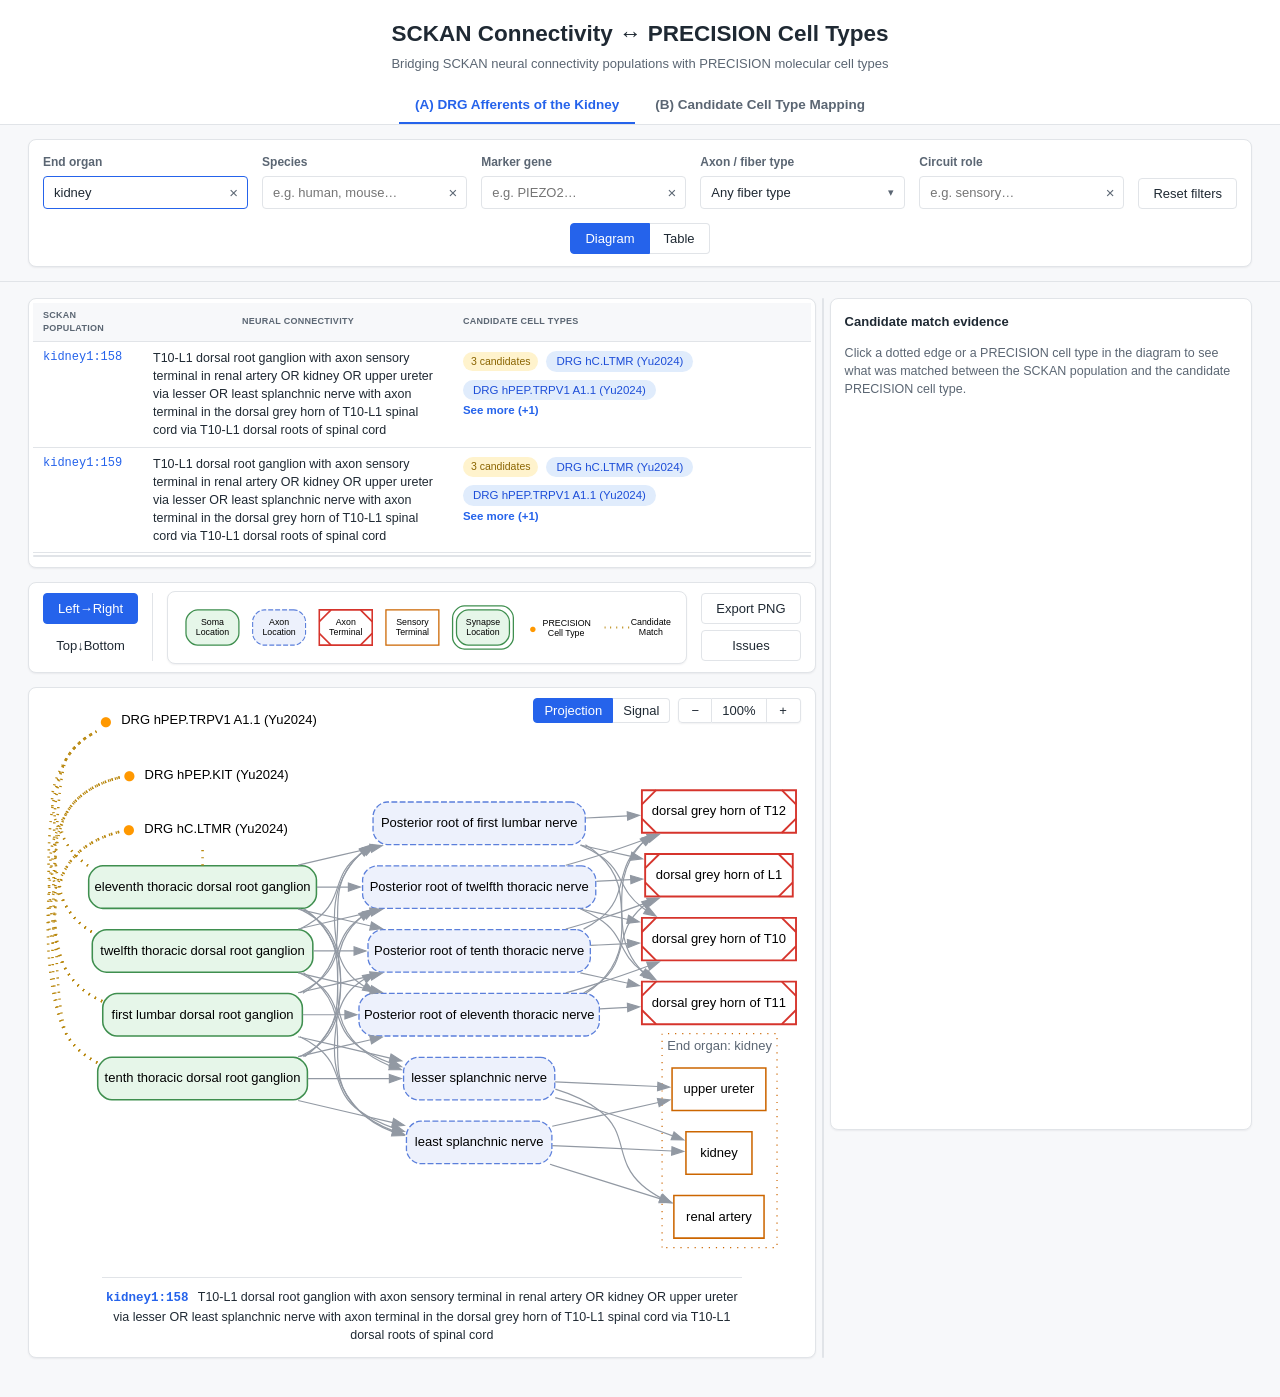
==== web/index.html @ 4c094c39 "Add SCKAN Connectivity <-> PRECISION Cell Types explorer Web app (web/) with two views over SCKAN ne" ====
<!DOCTYPE html>
<html lang="en">
<head>
<meta charset="UTF-8" />
<meta name="viewport" content="width=device-width, initial-scale=1.0" />
<title>SCKAN-PRECISION Explorer</title>
<link rel="stylesheet" href="css/base.css" />
<link rel="stylesheet" href="css/filters.css" />
<link rel="stylesheet" href="css/diagram.css" />
<link rel="stylesheet" href="css/table.css" />
</head>
<body>
<div class="app-sticky-top">
  <header class="app-header">
    <h1 class="app-title">SCKAN Connectivity &harr; PRECISION Cell Types</h1>
    <p class="app-subtitle">Bridging SCKAN neural connectivity populations with PRECISION molecular cell types</p>
    <nav class="app-tabs">
      <button class="app-tab is-active" data-panel="panel-view-a" type="button">
        (A) DRG Afferents of the Kidney
      </button>
      <button class="app-tab" data-panel="panel-view-b" type="button">
        (B) Candidate Cell Type Mapping
      </button>
    </nav>
  </header>

  <div id="view-a-chrome" class="view-a-chrome">
    <div class="filter-panel">
      <div class="filter-bar">
        <div id="filter-end-organ" class="filter-field"></div>
        <div id="filter-species" class="filter-field"></div>
        <div id="filter-gene" class="filter-field"></div>
        <div id="filter-axon-type" class="filter-field"></div>
        <div id="filter-circuit-role" class="filter-field"></div>
        <button id="btn-reset" class="btn btn-reset" type="button">Reset filters</button>
      </div>
      <div class="view-toggle-row">
        <div id="view-toggle" class="btn-group" role="group">
          <button type="button" class="btn is-active" data-view="diagram">Diagram</button>
          <button type="button" class="btn" data-view="table">Table</button>
        </div>
      </div>
    </div>
  </div>

  <div id="view-b-chrome" class="view-a-chrome" hidden>
    <div class="filter-panel">
      <div class="filter-bar">
        <div id="filter-end-organ-b" class="filter-field"></div>
        <div id="filter-species-b" class="filter-field"></div>
        <div id="filter-gene-b" class="filter-field"></div>
        <div id="filter-axon-type-b" class="filter-field"></div>
        <div id="filter-functional-phenotype-b" class="filter-field"></div>
        <div id="filter-threshold-phenotype-b" class="filter-field"></div>
        <div id="filter-neurotransmitter-phenotype-b" class="filter-field"></div>
        <div id="filter-neural-circuit-b" class="filter-field"></div>
        <button id="btn-reset-b" class="btn btn-reset" type="button">Reset filters</button>
      </div>
      <div class="view-toggle-row">
        <div id="view-toggle-b" class="btn-group" role="group">
          <button type="button" class="btn is-active" data-view="diagram">Diagram</button>
          <button type="button" class="btn" data-view="table">Table</button>
        </div>
      </div>
    </div>
  </div>
</div>

<main class="app-main">
  <section id="panel-view-a" class="app-panel">
    <div class="content-grid">
      <div class="content-main">
      <div class="population-panel-box">
        <div id="population-caption-table" class="population-scroll"></div>
        <div id="population-resize-handle" class="population-resize-handle" title="Drag to resize"></div>
      </div>

      <div class="legend-panel-row">
        <div id="layout-toggle" class="btn-stack layout-toggle-group" role="group">
          <button type="button" class="btn is-active" data-rankdir="LR">Left&rarr;Right</button>
          <button type="button" class="btn" data-rankdir="TB">Top&darr;Bottom</button>
        </div>

        <div id="top-legend" class="legend-diagram-box legend-panel-center"></div>

        <div class="btn-stack">
          <button id="btn-export-png" class="btn" type="button">Export PNG</button>
          <button id="btn-issues" class="btn" type="button" disabled title="Coming soon: will link to known data issues/caveats">Issues</button>
        </div>
      </div>

      <section class="diagram-panel">
        <div class="diagram-row">
          <div class="diagram-stack">
            <div class="diagram-box">
              <div class="diagram-toolbar">
                <div id="pathway-toggle" class="btn-group" role="group" aria-label="Pathway direction">
                  <button type="button" class="btn is-active" data-pathway="projection" title="Projection pathway: edges run outward from the soma">Projection</button>
                  <button type="button" class="btn" data-pathway="signal" title="Signal direction pathway: edges follow the signal from the end organ through the soma to the spinal cord">Signal</button>
                </div>
                <div class="diagram-zoom-slot"></div>
              </div>
              <div id="diagram-container" class="diagram-container"></div>
              <div id="diagram-caption" class="diagram-caption"></div>
            </div>
          </div>
        </div>
      </section>

      <section class="table-panel" hidden>
        <div class="table-panel-header">
          <h2 class="panel-heading">Candidate mappings (all matching populations)</h2>
          <button id="btn-export-excel" class="btn" type="button">Export to Excel</button>
        </div>
        <div id="table-container"></div>
      </section>
      </div>

      <div id="resize-handle" class="resize-handle" title="Drag to resize"></div>

      <aside id="evidence-panel" class="evidence-panel">
        <div id="edge-legend" class="legend-box"></div>
      </aside>
    </div>
  </section>

  <section id="panel-view-b" class="app-panel" hidden>
    <div class="content-grid">
      <div class="content-main">
      <div class="population-panel-box">
        <div id="population-caption-table-b" class="population-scroll"></div>
        <div id="population-resize-handle-b" class="population-resize-handle" title="Drag to resize"></div>
      </div>

      <div class="legend-panel-row">
        <div id="layout-toggle-b" class="btn-stack layout-toggle-group" role="group">
          <button type="button" class="btn is-active" data-rankdir="LR">Left&rarr;Right</button>
          <button type="button" class="btn" data-rankdir="TB">Top&darr;Bottom</button>
        </div>

        <div id="top-legend-b" class="legend-diagram-box legend-panel-center"></div>

        <div class="btn-stack">
          <button id="btn-export-png-b" class="btn" type="button">Export PNG</button>
          <button id="btn-issues-b" class="btn" type="button" disabled title="Coming soon: will link to known data issues/caveats">Issues</button>
        </div>
      </div>

      <section class="diagram-panel">
        <div class="diagram-row">
          <div class="diagram-stack">
            <div class="diagram-box">
              <div class="diagram-toolbar">
                <div id="pathway-toggle-b" class="btn-group" role="group" aria-label="Pathway direction">
                  <button type="button" class="btn is-active" data-pathway="projection" title="Projection pathway: edges run outward from the soma">Projection</button>
                  <button type="button" class="btn" data-pathway="signal" title="Signal direction pathway: edges follow the signal from the end organ through the soma to the spinal cord">Signal</button>
                </div>
                <div class="diagram-zoom-slot"></div>
              </div>
              <div id="diagram-container-b" class="diagram-container"></div>
              <div id="diagram-caption-b" class="diagram-caption"></div>
            </div>
          </div>
        </div>
      </section>

      <section class="table-panel" hidden>
        <div class="table-panel-header">
          <h2 class="panel-heading">Candidate mappings (all matching populations)</h2>
          <button id="btn-export-excel-b" class="btn" type="button">Export to Excel</button>
        </div>
        <div id="table-container-b"></div>
      </section>
      </div>

      <div id="resize-handle-b" class="resize-handle" title="Drag to resize"></div>

      <aside id="evidence-panel-b" class="evidence-panel">
        <div id="edge-legend-b" class="legend-box"></div>
      </aside>
    </div>
  </section>
</main>

<script type="module" src="js/app.js"></script>
</body>
</html>
---- web/css/base.css ----
/* Resets, layout grid, typography and color tokens shared across the app. */

:root {
  --color-bg: #f7f8fa;
  --color-surface: #ffffff;
  --color-border: #e1e4e8;
  --color-text: #1f2933;
  --color-text-muted: #5b6673;
  --color-primary: #2563eb;
  --color-primary-dark: #1d4ed8;
  --color-accent: #b8860b;
  --radius-sm: 4px;
  --radius-md: 8px;
  --shadow-sm: 0 1px 2px rgba(16, 24, 40, 0.06);
  --shadow-md: 0 4px 12px rgba(16, 24, 40, 0.08);
}

* {
  box-sizing: border-box;
}

body {
  margin: 0;
  font-family: 'Segoe UI', Helvetica, Arial, sans-serif;
  background: var(--color-bg);
  color: var(--color-text);
  font-size: 14px;
  line-height: 1.45;
}

h1, h2, h3, h4 {
  margin: 0;
  font-weight: 600;
}

.app-sticky-top {
  background: var(--color-bg);
}

.app-header {
  background: var(--color-surface);
  border-bottom: 1px solid var(--color-border);
  padding: 18px 28px 0;
}

.app-title {
  font-size: 22.5px; /* sized so the title spans the same width as the subtitle beneath it */
  color: var(--color-text);
  text-align: center;
}

.app-subtitle {
  margin: 4px 0 14px;
  color: var(--color-text-muted);
  font-size: 13px;
  text-align: center;
}

.app-tabs {
  display: flex;
  justify-content: center;
  gap: 4px;
}

.app-tab {
  border: none;
  background: transparent;
  padding: 10px 16px;
  font-size: 13.5px;
  font-weight: 600;
  color: var(--color-text-muted);
  cursor: pointer;
  border-bottom: 2px solid transparent;
}

.app-tab:hover {
  color: var(--color-text);
}

.app-tab.is-active {
  color: var(--color-primary);
  border-bottom-color: var(--color-primary);
}

.app-main {
  padding: 16px 28px 40px;
}

.view-a-chrome {
  padding: 14px 28px 14px;
  border-bottom: 1px solid var(--color-border);
}

.view-a-chrome[hidden] {
  display: none;
}

.app-panel[hidden] {
  display: none;
}

.coming-soon {
  color: var(--color-text-muted);
  font-style: italic;
  padding: 40px;
  text-align: center;
}

/* Two columns: the main stack (population table, legend row, diagram) on
   the left, and the candidate-match evidence panel as one tall column on the
   right that starts level with the top of the population table. */
.content-grid {
  display: grid;
  grid-template-columns: minmax(0, 1fr) auto auto;
  align-items: stretch;
}

.content-main {
  min-width: 0;
}

.panel-heading {
  font-size: 14px;
  color: var(--color-text);
  margin-bottom: 10px;
}

.diagram-panel {
  padding: 0;
}

.table-panel {
  background: var(--color-surface);
  border: 1px solid var(--color-border);
  border-radius: var(--radius-md);
  box-shadow: var(--shadow-sm);
  padding: 14px;
}

/* ---- Population panel (SCKAN Population / Neural Connectivity / Candidate cell
   types), the first card in the main column ---- */

.population-panel-box {
  min-width: 0;
  background: var(--color-surface);
  border: 1px solid var(--color-border);
  border-radius: var(--radius-md);
  box-shadow: var(--shadow-sm);
  padding: 4px;
  margin: 0 0 14px;
  position: relative;
}

/* ---- "Legend panel" row: layout (Left/Right, Top/Bottom) toggle on the
   left edge, the compact shape legend centered, Export PNG / Issues on the
   right edge - all in one row above the diagram ---- */

.legend-panel-row {
  display: flex;
  align-items: center;
  gap: 14px;
  background: var(--color-surface);
  border: 1px solid var(--color-border);
  border-radius: var(--radius-md);
  box-shadow: var(--shadow-sm);
  padding: 8px 14px;
  margin: 0 0 14px;
}

.legend-panel-row[hidden] {
  display: none;
}

.legend-panel-row .btn-stack {
  flex: 0 0 auto;
}

/* The layout-orientation (Left/Right, Top/Bottom) and action (Export PNG,
   Issues) controls are stacked vertically rather than joined side-by-side -
   see .btn-stack below for the shared column layout. */

.btn-stack {
  display: flex;
  flex-direction: column;
  align-items: stretch;
  gap: 6px;
}

.btn-stack .btn {
  border-radius: var(--radius-sm);
}

/* A thin divider separates the layout-orientation stack from the shape
   legend box that follows it. */
.layout-toggle-group {
  padding-right: 14px;
  border-right: 1px solid var(--color-border);
}

/* Only the active orientation reads as a solid button; the inactive one is
   plain clickable text underneath it, matching the mockup. */
.layout-toggle-group .btn:not(.is-active) {
  background: transparent;
  border-color: transparent;
  color: var(--color-text);
  padding: 7px 2px;
}

.layout-toggle-group .btn:not(.is-active):hover {
  color: var(--color-primary);
  border-color: transparent;
}

.legend-panel-center {
  flex: 1 1 auto;
  min-width: 0;
  border: none;
  box-shadow: none;
  padding: 0;
  background: transparent;
}

.diagram-row {
  display: flex;
  align-items: stretch;
}

.diagram-stack {
  flex: 1 1 auto;
  min-width: 0;
  display: flex;
  flex-direction: column;
  gap: 14px;
}

.legend-diagram-box,
.diagram-box {
  background: var(--color-surface);
  border: 1px solid var(--color-border);
  border-radius: var(--radius-md);
  box-shadow: var(--shadow-sm);
  padding: 10px 14px;
}

.diagram-box {
  position: relative; /* anchors the pathway toggle + zoom controls toolbar */
}

.evidence-panel[hidden],
.resize-handle[hidden] {
  display: none;
}

.evidence-panel {
  width: 33vw;
  min-width: 260px;
  background: var(--color-surface);
  border: 1px solid var(--color-border);
  border-radius: var(--radius-md);
  box-shadow: var(--shadow-sm);
  padding: 14px;
  align-self: start;
  display: flex;
  flex-direction: column;
  overflow-y: auto;
  /* Follows the viewport while scrolling so the panel's top is always
     visible; longer content scrolls inside the panel. */
  position: sticky;
  top: 14px;
  height: calc(100vh - 68px);
}

.resize-handle {
  width: 14px;
  cursor: col-resize;
  position: relative;
}

.resize-handle::after {
  content: '';
  position: absolute;
  top: 0;
  bottom: 0;
  left: 50%;
  width: 2px;
  transform: translateX(-50%);
  background: var(--color-border);
  border-radius: 2px;
}

.resize-handle:hover::after {
  background: var(--color-primary);
}

/* The population panel's own vertical resize handle, on its bottom edge. */
.population-resize-handle {
  height: 14px;
  margin-top: -4px;
  cursor: row-resize;
  position: relative;
}

.population-resize-handle::after {
  content: '';
  position: absolute;
  left: 0;
  right: 0;
  top: 50%;
  height: 2px;
  transform: translateY(-50%);
  background: var(--color-border);
  border-radius: 2px;
}

.population-resize-handle:hover::after {
  background: var(--color-primary);
}

body.is-resizing {
  cursor: col-resize;
  user-select: none;
}

body.is-resizing-vertical {
  cursor: row-resize;
  user-select: none;
}

/* Generic buttons / button groups shared by toolbar + reset */

.btn {
  border: 1px solid var(--color-border);
  background: var(--color-surface);
  color: var(--color-text);
  padding: 7px 14px;
  font-size: 13px;
  font-weight: 500;
  border-radius: var(--radius-sm);
  cursor: pointer;
}

.btn:hover {
  border-color: var(--color-primary);
  color: var(--color-primary);
}

.btn.is-active {
  background: var(--color-primary);
  border-color: var(--color-primary);
  color: #fff;
}

.btn-reset {
  margin-left: auto;
  align-self: flex-end;
}

.btn-group {
  display: inline-flex;
}

.btn-group .btn {
  border-radius: 0;
}

.btn-group .btn:first-child {
  border-top-left-radius: var(--radius-sm);
  border-bottom-left-radius: var(--radius-sm);
}

.btn-group .btn:last-child {
  border-top-right-radius: var(--radius-sm);
  border-bottom-right-radius: var(--radius-sm);
  border-left: none;
}

.btn-group .btn:disabled {
  cursor: not-allowed;
  color: var(--color-text-muted);
  opacity: 0.6;
}

.btn-group .btn:disabled:hover {
  border-color: var(--color-border);
  color: var(--color-text-muted);
}

.table-panel-header {
  display: flex;
  align-items: center;
  justify-content: space-between;
  margin-bottom: 10px;
}

.table-panel-header .panel-heading {
  margin-bottom: 0;
}

@media (max-width: 900px) {
  .content-grid {
    grid-template-columns: minmax(0, 1fr);
  }
  .evidence-panel {
    width: 100% !important;
    margin-top: 14px;
    position: static;
    height: auto;
    max-height: 80vh;
  }
  .resize-handle {
    display: none;
  }
}
---- web/css/filters.css ----
/* Filter bar layout, autocomplete widget, and the fiber-type tree dropdown. */

.filter-panel {
  background: var(--color-surface);
  border: 1px solid var(--color-border);
  border-radius: var(--radius-md);
  box-shadow: var(--shadow-sm);
}

.filter-bar {
  display: flex;
  flex-wrap: wrap;
  gap: 14px;
  align-items: flex-end;
  padding: 14px;
}

/* View (Diagram/Table) toggle, centered along the bottom edge of the
   filter panel card, below the filter fields. */
.view-toggle-row {
  display: flex;
  justify-content: center;
  padding: 0 14px 12px;
}

.filter-field {
  min-width: 180px;
  flex: 1 1 180px;
}

/* ---- Autocomplete (End Organ / Species / Gene / Circuit Role) ---- */

.ac-field {
  position: relative;
  display: flex;
  flex-direction: column;
  gap: 4px;
}

.ac-label {
  font-size: 12px;
  font-weight: 600;
  color: var(--color-text-muted);
}

.ac-input-wrap {
  position: relative;
  display: flex;
}

.ac-input {
  width: 100%;
  padding: 8px 28px 8px 10px;
  border: 1px solid var(--color-border);
  border-radius: var(--radius-sm);
  font-size: 13px;
  background: var(--color-surface);
  color: var(--color-text);
}

.ac-input:focus {
  outline: none;
  border-color: var(--color-primary);
  box-shadow: 0 0 0 3px rgba(37, 99, 235, 0.12);
}

.ac-field.has-value .ac-input {
  border-color: var(--color-primary);
}

.ac-clear {
  position: absolute;
  right: 4px;
  top: 50%;
  transform: translateY(-50%);
  border: none;
  background: transparent;
  color: var(--color-text-muted);
  font-size: 15px;
  line-height: 1;
  cursor: pointer;
  padding: 4px 6px;
}

.ac-clear:hover {
  color: var(--color-text);
}

.ac-suggestions {
  position: absolute;
  z-index: 20;
  top: calc(100% + 4px);
  left: 0;
  right: 0;
  max-height: 260px;
  overflow-y: auto;
  margin: 0;
  padding: 4px 0;
  list-style: none;
  background: var(--color-surface);
  border: 1px solid var(--color-border);
  border-radius: var(--radius-sm);
  box-shadow: var(--shadow-md);
}

.ac-option {
  padding: 7px 10px;
  font-size: 13px;
  cursor: pointer;
  display: flex;
  justify-content: space-between;
  gap: 8px;
}

.ac-option:hover,
.ac-option.is-active {
  background: #eef2ff;
  color: var(--color-primary-dark);
}

.ac-subtitle {
  font-size: 11px;
  color: var(--color-text-muted);
}

.ac-field.is-disabled .ac-input {
  background: var(--color-bg);
  color: var(--color-text-muted);
  cursor: not-allowed;
}

/* ---- Fiber-type hierarchical selector ---- */

.ft-field {
  position: relative;
  display: flex;
  flex-direction: column;
  gap: 4px;
}

.ft-trigger {
  display: flex;
  justify-content: space-between;
  align-items: center;
  width: 100%;
  padding: 8px 10px;
  border: 1px solid var(--color-border);
  border-radius: var(--radius-sm);
  background: var(--color-surface);
  font-size: 13px;
  cursor: pointer;
  color: var(--color-text);
}

.ft-field.has-value .ft-trigger {
  border-color: var(--color-primary);
  color: var(--color-primary-dark);
}

.ft-trigger-arrow {
  color: var(--color-text-muted);
  font-size: 11px;
}

.ft-panel {
  position: absolute;
  z-index: 20;
  top: calc(100% + 4px);
  left: 0;
  width: 300px;
  background: var(--color-surface);
  border: 1px solid var(--color-border);
  border-radius: var(--radius-sm);
  box-shadow: var(--shadow-md);
  padding: 8px;
}

.ft-search {
  width: 100%;
  padding: 6px 8px;
  border: 1px solid var(--color-border);
  border-radius: var(--radius-sm);
  font-size: 12.5px;
  margin-bottom: 6px;
}

.ft-tree-scroll {
  max-height: 260px;
  overflow-y: auto;
}

.ft-tree, .ft-children {
  list-style: none;
  margin: 0;
  padding-left: 14px;
}

.ft-tree {
  padding-left: 0;
}

.ft-children {
  display: none;
}

.ft-node.is-expanded > .ft-children {
  display: block;
}

.ft-row {
  display: flex;
  align-items: center;
  gap: 4px;
  padding: 4px 4px;
  border-radius: var(--radius-sm);
  cursor: pointer;
  font-size: 12.5px;
}

.ft-row:hover {
  background: #eef2ff;
}

.ft-toggle {
  width: 12px;
  display: inline-block;
  color: var(--color-text-muted);
  font-size: 10px;
  transition: transform 0.1s ease;
}

.ft-node.is-expanded > .ft-row > .ft-toggle {
  transform: rotate(90deg);
}

.ft-node.is-unavailable > .ft-row {
  color: var(--color-text-muted);
  opacity: 0.55;
}

.ft-node.is-selected > .ft-row {
  background: #e0e9ff;
  color: var(--color-primary-dark);
  font-weight: 600;
}

.ft-clear {
  margin-top: 6px;
  width: 100%;
  border: 1px solid var(--color-border);
  background: var(--color-bg);
  border-radius: var(--radius-sm);
  padding: 6px;
  font-size: 12px;
  cursor: pointer;
  color: var(--color-text-muted);
}

.ft-clear:hover {
  color: var(--color-text);
}
---- web/css/diagram.css ----
/* The Graphviz-rendered legend box, the main diagram container and its
   hover/click affordances, the population caption panel (beside the
   control button grid, own scroller), and the right-hand "candidate match
   evidence" panel. */

/* ---- Legend (rendered as a Graphviz diagram, so text sits inside shapes) --- */

.legend-diagram-box svg {
  display: block;
  margin: 0 auto;
  max-height: 64px;
  width: auto;
  max-width: 100%;
}

/* ---- Diagram container ---- */

.diagram-container {
  position: relative;
  min-height: 360px;
  text-align: center; /* keeps the (possibly narrower-than-container) SVG centered, not left-aligned */
}

/* Zoom/pan: the SVG sits in a layer that is transformed inside a clipping
   viewport (see js/diagram/zoomPan.js). */
.diagram-viewport {
  overflow: hidden;
}

.diagram-viewport.is-zoomed {
  cursor: grab;
}

.diagram-viewport.is-panning {
  cursor: grabbing;
  user-select: none;
}

.diagram-zoom-layer {
  transform-origin: 0 0;
  will-change: transform;
}

/* Toolbar floating over the diagram's top-right corner: the pathway
   direction toggle, then (to its right) the zoom controls, which
   js/diagram/zoomPan.js renders into .diagram-zoom-slot. */
.diagram-toolbar {
  position: absolute;
  top: 10px;
  right: 14px;
  z-index: 2;
  display: flex;
  align-items: center;
  gap: 8px;
}

.diagram-toolbar .btn {
  min-width: 34px;
  padding: 4px 10px;
}

.diagram-zoom-slot {
  display: flex;
}

.diagram-zoom-controls {
  display: inline-flex;
  background: var(--color-surface);
  border-radius: var(--radius-sm);
  box-shadow: var(--shadow-sm);
}

.diagram-zoom-controls .btn {
  border-radius: 0;
}

.diagram-zoom-controls .btn:first-child {
  border-top-left-radius: var(--radius-sm);
  border-bottom-left-radius: var(--radius-sm);
}

.diagram-zoom-controls .btn:last-child {
  border-top-right-radius: var(--radius-sm);
  border-bottom-right-radius: var(--radius-sm);
}

.diagram-zoom-controls .btn + .btn {
  border-left: none;
}

.diagram-empty {
  color: var(--color-text-muted);
  font-size: 13px;
  padding: 24px 8px;
  text-align: center;
}

/* Per-diagram caption (curie + preferred label) under the diagram itself -
   kept narrow and centered on purpose, so it wraps across a few lines
   instead of stretching into one long line on wide-angle monitors. */
.diagram-caption {
  max-width: 640px;
  margin: 10px auto 2px;
  padding-top: 10px;
  border-top: 1px solid var(--color-border);
  font-size: 12.5px;
  line-height: 1.5;
  text-align: center;
  color: var(--color-text);
}

.diagram-caption strong {
  font-family: 'SFMono-Regular', Consolas, monospace;
  color: var(--color-primary);
  margin-right: 6px;
}

.diagram-caption a {
  color: var(--color-primary);
  text-decoration: none;
}

.diagram-caption a:hover {
  text-decoration: underline;
}

/* When the pathway chains through a synapse into a second neuron, there are
   multiple caption rows (one per neuron) - add a little breathing room
   between them. */
.diagram-caption div + div {
  margin-top: 6px;
}

.partial-order-svg {
  width: 100%;
  height: auto;
  max-height: 65vh;
}

.partial-order-svg .candidate-edge {
  cursor: pointer;
}

.partial-order-svg .candidate-edge path {
  transition: stroke-width 0.12s ease, stroke 0.12s ease;
}

.partial-order-svg .candidate-edge:hover path:not(.candidate-edge-hit-target) {
  stroke-width: 3.4;
  stroke: #8a6400;
}

/* PRECISION cell type nodes are clickable too (they open the same candidate
   match evidence as the dotted edges). */
.partial-order-svg .candidate-node {
  cursor: pointer;
}

.partial-order-svg .candidate-node:hover text {
  filter: brightness(0.8);
}

.partial-order-svg .node a:hover ellipse,
.partial-order-svg .node a:hover polygon {
  filter: brightness(0.95);
}

/* ---- Population caption panel (its own card, own scroller, scrolls with
   the page above the diagram, beside the control button grid - never grows
   past half the viewport height, and its right edge lines up with the
   evidence panel's right edge below since both rows span the same content
   width) --- */

.population-scroll {
  max-height: 50vh;
  overflow-y: auto;
}

.population-caption-table {
  width: 100%;
  border-collapse: collapse;
  font-size: 12.5px;
  table-layout: fixed;
}

.population-caption-table .col-population {
  width: 110px;
}

.population-caption-table .col-connectivity {
  width: auto;
  text-align: center;
}

.population-caption-table .col-candidates {
  width: 46%;
}

.population-caption-table th {
  text-align: left;
  color: var(--color-text-muted);
  font-weight: 600;
  text-transform: uppercase;
  font-size: 9px;
  letter-spacing: 0.03em;
  padding: 6px 10px;
  background: var(--color-bg);
  position: sticky;
  top: 0;
  z-index: 1;
  border-bottom: 1px solid var(--color-border);
}

.population-caption-table td {
  padding: 7px 10px;
  border-bottom: 1px solid var(--color-border);
  vertical-align: top;
}

.population-row {
  cursor: pointer;
}

.population-row:hover {
  background: #f7f9ff;
}

.population-row.is-active {
  background: #eef2ff;
}

.population-row.is-active td:first-child {
  box-shadow: inset 3px 0 0 var(--color-primary);
}

.population-curie-cell {
  white-space: nowrap;
  font-family: 'SFMono-Regular', Consolas, monospace;
  font-size: 12px;
}

.population-curie-link {
  color: var(--color-primary);
  text-decoration: none;
}

.population-curie-link:hover {
  text-decoration: underline;
}

.population-badge {
  font-size: 10.5px;
  padding: 2px 8px;
  border-radius: 999px;
  white-space: nowrap;
}

.population-badge-match {
  background: #fff3cd;
  color: #8a6400;
}

.population-badge-none {
  background: var(--color-bg);
  color: var(--color-text-muted);
}

/* Candidate cell types: the count pill sits on the first row together with
   up to 2 cell-type links; every row after that holds at most 2 more, each
   linked to NervoSensus. */
.population-candidates {
  display: flex;
  flex-direction: column;
  gap: 4px;
  margin-top: 2px;
}

.candidate-row {
  display: flex;
  align-items: center;
  flex-wrap: wrap;
  gap: 8px;
}

.population-candidates.is-collapsed .is-extra {
  display: none;
}

.candidate-toggle {
  align-self: flex-start;
  border: none;
  background: none;
  padding: 0;
  font-size: 11.5px;
  font-weight: 600;
  color: var(--color-primary);
  cursor: pointer;
}

.candidate-toggle:hover {
  text-decoration: underline;
}

.candidate-chip a {
  display: inline-block;
  background: #e0ecfc;
  color: #1d4ed8;
  text-decoration: none;
  white-space: nowrap;
  padding: 2px 10px;
  border-radius: 999px;
  font-size: 11.5px;
}

.candidate-chip a:hover {
  background: #cfe0fb;
  text-decoration: none;
}

/* Phenotype-overlap score shown next to each candidate chip (View B only). */
.candidate-chip-score {
  margin-left: 2px;
  color: var(--color-text-muted);
  font-size: 10px;
  font-weight: 600;
}

.population-empty {
  color: var(--color-text-muted);
  font-size: 12.5px;
  padding: 8px;
}

/* ---- Candidate match evidence panel (right side) ---- */

.legend-box {
  font-size: 12.5px;
}

.legend-title {
  font-size: 13px;
  margin-bottom: 8px;
}

.legend-subtitle {
  font-size: 12px;
  color: var(--color-text-muted);
  margin: 10px 0 6px;
}

.legend-arrow {
  color: var(--color-accent);
  margin: 0 4px;
}

/* Match-strength badge (View B): how many of the 6 optional phenotype
   fields a candidate row actually shares with the SCKAN population. */
.legend-match-score {
  display: inline-block;
  margin-left: 6px;
  padding: 1px 7px;
  border-radius: 999px;
  background: #e6f6e9;
  color: #2f6b3a;
  font-size: 10.5px;
  font-weight: 600;
  white-space: nowrap;
}

.legend-hint {
  color: var(--color-text-muted);
  font-size: 11px;
}

.legend-empty {
  color: var(--color-text-muted);
}

.legend-evidence-table {
  width: 100%;
  border-collapse: collapse;
  font-size: 12px;
}

.legend-evidence-table th {
  text-align: left;
  color: var(--color-text-muted);
  font-weight: 600;
  padding: 3px 8px 3px 0;
  vertical-align: top;
  white-space: nowrap;
}

.legend-evidence-table td {
  padding: 3px 0;
}

.legend-suggested-list {
  margin: 0;
  padding-left: 16px;
}

.legend-suggested-list li {
  margin-bottom: 4px;
}

.legend-box a {
  color: var(--color-primary);
  text-decoration: none;
}

.legend-box a:hover {
  text-decoration: underline;
}

/* The currently-selected candidate match (clicked edge, or picked from the
   "Other cell type matches" list below) - a subtle highlighted card so it's
   visually distinct from the other-matches list underneath it. */
.legend-selected-match {
  background: #fffaf0;
  border: 1px solid #f0d9a6;
  border-radius: var(--radius-sm);
  padding: 8px 10px 4px;
}

.legend-other-header {
  margin-top: 14px;
}

.legend-other-list {
  display: flex;
  flex-direction: column;
  gap: 10px;
}

/* Each "other" match shows the same full evidence detail as the selected
   one, just without the highlight fill - clicking anywhere on the card
   (other than a link) promotes it to the selected/highlighted slot above. */
.legend-match-card {
  border: 1px solid var(--color-border);
  border-radius: var(--radius-sm);
  padding: 8px 10px 4px;
  cursor: pointer;
}

.legend-match-card:hover {
  border-color: var(--color-primary);
}
---- web/css/table.css ----
/* Alternative grid/table view. */

#table-container {
  overflow-x: auto;
  overflow-y: auto;
  max-height: 70vh;
}

.data-table {
  width: 100%;
  border-collapse: collapse;
  font-size: 12.5px;
}

.data-table td:nth-child(2) {
  max-width: 340px;
}

.data-table th,
.data-table td {
  text-align: left;
  padding: 8px 10px;
  border-bottom: 1px solid var(--color-border);
}

.data-table th {
  color: var(--color-text-muted);
  font-weight: 600;
  text-transform: uppercase;
  font-size: 10.5px;
  letter-spacing: 0.03em;
  background: var(--color-surface);
  position: sticky;
  top: 0;
  z-index: 1;
  box-shadow: 0 1px 0 var(--color-border);
}

.data-table tbody tr:nth-child(even) {
  background: #f5f7fa;
}

.data-table tbody tr:hover {
  background: #eef2ff;
}

.table-row-empty td {
  color: var(--color-text-muted);
  font-style: italic;
}

.table-empty-cell {
  text-align: center;
  color: var(--color-text-muted);
  padding: 16px;
}

.data-table a {
  color: var(--color-primary);
  text-decoration: none;
}

.data-table a:hover {
  text-decoration: underline;
}
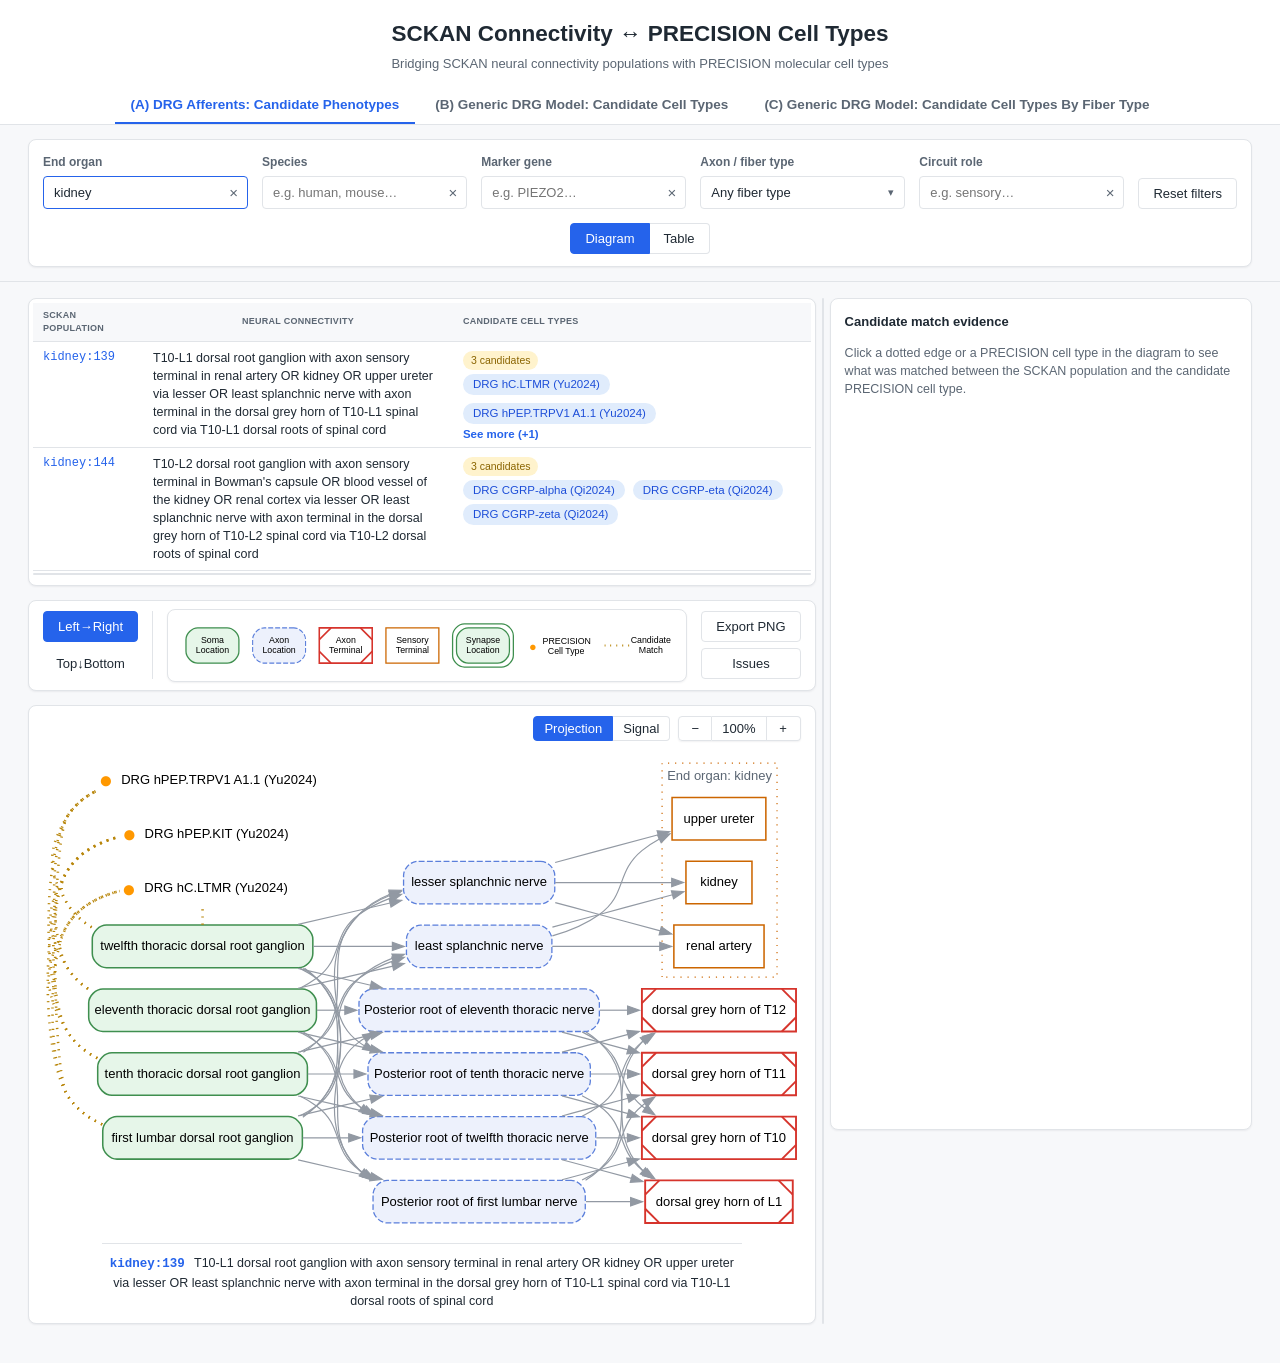
==== commit 27c7824c: "Add tab (C) neural circuits view and refine tabs (A)/(B) - Tab (C): Graphviz pathway diagram (neuron" ====
--- a/web/index.html
+++ b/web/index.html
@@ -16,10 +16,13 @@
     <p class="app-subtitle">Bridging SCKAN neural connectivity populations with PRECISION molecular cell types</p>
     <nav class="app-tabs">
       <button class="app-tab is-active" data-panel="panel-view-a" type="button">
-        (A) DRG Afferents of the Kidney
+        (A) DRG Afferents: Candidate Phenotypes
       </button>
       <button class="app-tab" data-panel="panel-view-b" type="button">
-        (B) Candidate Cell Type Mapping
+        (B) Generic DRG Model: Candidate Cell Types
+      </button>
+      <button class="app-tab" data-panel="panel-view-c" type="button">
+        (C) Generic DRG Model: Candidate Cell Types By Fiber Type
       </button>
     </nav>
   </header>
@@ -61,6 +64,22 @@
           <button type="button" class="btn is-active" data-view="diagram">Diagram</button>
           <button type="button" class="btn" data-view="table">Table</button>
         </div>
+      </div>
+    </div>
+  </div>
+
+  <div id="view-c-chrome" class="view-a-chrome" hidden>
+    <div class="filter-panel">
+      <div class="filter-bar">
+        <div id="filter-end-organ-c" class="filter-field"></div>
+        <div id="filter-species-c" class="filter-field"></div>
+        <div id="filter-gene-c" class="filter-field"></div>
+        <div id="filter-axon-type-c" class="filter-field"></div>
+        <div id="filter-functional-phenotype-c" class="filter-field"></div>
+        <div id="filter-threshold-phenotype-c" class="filter-field"></div>
+        <div id="filter-neurotransmitter-phenotype-c" class="filter-field"></div>
+        <div id="filter-neural-circuit-c" class="filter-field"></div>
+        <button id="btn-reset-c" class="btn btn-reset" type="button">Reset filters</button>
       </div>
     </div>
   </div>
@@ -180,6 +199,44 @@
       </aside>
     </div>
   </section>
+
+  <section id="panel-view-c" class="app-panel" hidden>
+    <div class="content-grid">
+      <div class="content-main">
+      <div class="legend-panel-row">
+        <div id="layout-toggle-c" class="btn-stack layout-toggle-group" role="group">
+          <button type="button" class="btn is-active" data-rankdir="LR">Left&rarr;Right</button>
+          <button type="button" class="btn" data-rankdir="TB">Top&darr;Bottom</button>
+        </div>
+
+        <div class="btn-stack">
+          <button id="btn-export-png-c" class="btn" type="button">Export PNG</button>
+        </div>
+      </div>
+
+      <section class="diagram-panel">
+        <div class="diagram-row">
+          <div class="diagram-stack">
+            <div class="diagram-box">
+              <div class="diagram-toolbar">
+                <div class="diagram-zoom-slot"></div>
+              </div>
+              <div id="diagram-container-c" class="diagram-container"></div>
+              <div id="diagram-caption-c" class="diagram-caption"></div>
+              <div id="diagram-note-c" class="diagram-note"></div>
+            </div>
+          </div>
+        </div>
+      </section>
+      </div>
+
+      <div id="resize-handle-c" class="resize-handle" title="Drag to resize"></div>
+
+      <aside id="evidence-panel-c" class="evidence-panel">
+        <div id="details-c" class="legend-box"></div>
+      </aside>
+    </div>
+  </section>
 </main>
 
 <script type="module" src="js/app.js"></script>
--- a/web/css/base.css
+++ b/web/css/base.css
@@ -243,7 +243,7 @@
 }
 
 .diagram-box {
-  position: relative; /* anchors the pathway toggle + zoom controls toolbar */
+  position: relative;
 }
 
 .evidence-panel[hidden],
--- a/web/css/filters.css
+++ b/web/css/filters.css
@@ -233,11 +233,6 @@
   transform: rotate(90deg);
 }
 
-.ft-node.is-unavailable > .ft-row {
-  color: var(--color-text-muted);
-  opacity: 0.55;
-}
-
 .ft-node.is-selected > .ft-row {
   background: #e0e9ff;
   color: var(--color-primary-dark);
--- a/web/css/diagram.css
+++ b/web/css/diagram.css
@@ -25,6 +25,7 @@
    viewport (see js/diagram/zoomPan.js). */
 .diagram-viewport {
   overflow: hidden;
+  cursor: grab;
 }
 
 .diagram-viewport.is-zoomed {
@@ -41,17 +42,15 @@
   will-change: transform;
 }
 
-/* Toolbar floating over the diagram's top-right corner: the pathway
-   direction toggle, then (to its right) the zoom controls, which
-   js/diagram/zoomPan.js renders into .diagram-zoom-slot. */
+/* Toolbar above the diagram, right-aligned (in the page flow, so it never
+   covers the diagram): the pathway direction toggle, then (to its right) the
+   zoom controls, which js/diagram/zoomPan.js renders into .diagram-zoom-slot. */
 .diagram-toolbar {
-  position: absolute;
-  top: 10px;
-  right: 14px;
-  z-index: 2;
   display: flex;
   align-items: center;
+  justify-content: flex-end;
   gap: 8px;
+  margin-bottom: 8px;
 }
 
 .diagram-toolbar .btn {
@@ -131,10 +130,24 @@
   margin-top: 6px;
 }
 
+/* Small caveat line under a diagram caption (View C); hidden while empty. */
+.diagram-note {
+  max-width: 640px;
+  margin: 6px auto 2px;
+  font-size: 11.5px;
+  line-height: 1.45;
+  font-style: italic;
+  text-align: center;
+  color: var(--color-text-muted);
+}
+
+.diagram-note:empty {
+  display: none;
+}
+
 .partial-order-svg {
   width: 100%;
   height: auto;
-  max-height: 65vh;
 }
 
 .partial-order-svg .candidate-edge {
@@ -158,6 +171,101 @@
 
 .partial-order-svg .candidate-node:hover text {
   filter: brightness(0.8);
+}
+
+/* View (C): the diagram node whose details are open in the right panel. */
+.partial-order-svg g.node.is-selected {
+  filter: drop-shadow(0 0 3px #111) drop-shadow(0 0 1px #111);
+}
+
+/* ---- View (C) selection-details panel ---- */
+.detail-header {
+  display: flex;
+  align-items: center;
+  justify-content: space-between;
+  gap: 8px;
+}
+
+.detail-summary {
+  margin: 6px 0 10px;
+  padding: 6px 8px;
+  background: var(--color-bg);
+  border-radius: var(--radius-sm);
+  font-size: 12px;
+}
+
+.detail-counts {
+  font-weight: 600;
+}
+
+.detail-filters {
+  display: flex;
+  flex-wrap: wrap;
+  gap: 4px 10px;
+  margin-top: 3px;
+}
+
+.detail-meta {
+  color: var(--color-text-muted);
+  font-size: 11px;
+  font-weight: 400;
+}
+
+.detail-dot {
+  display: inline-block;
+  width: 9px;
+  height: 9px;
+  border-radius: 50%;
+  margin-right: 6px;
+  vertical-align: baseline;
+}
+
+.detail-list {
+  margin: 0 0 8px;
+  padding-left: 14px;
+  font-size: 12px;
+  list-style: none;
+  padding: 0;
+}
+
+.detail-list li {
+  margin: 3px 0;
+}
+
+.detail-chips {
+  display: flex;
+  flex-wrap: wrap;
+  gap: 4px;
+  margin-bottom: 8px;
+}
+
+.detail-chip {
+  border: none;
+  border-radius: 999px;
+  padding: 2px 9px;
+  background: var(--chip, #64748b);
+  color: #fff;
+  font-size: 11px;
+  font-weight: 600;
+  cursor: pointer;
+}
+
+.detail-chip:hover {
+  filter: brightness(0.88);
+}
+
+.detail-link {
+  border: none;
+  background: none;
+  padding: 0;
+  color: var(--color-primary);
+  font-size: 12px;
+  cursor: pointer;
+  text-align: left;
+}
+
+.detail-link:hover {
+  text-decoration: underline;
 }
 
 .partial-order-svg .node a:hover ellipse,
@@ -258,6 +366,7 @@
 .population-badge-match {
   background: #fff3cd;
   color: #8a6400;
+  cursor: pointer;
 }
 
 .population-badge-none {
@@ -265,9 +374,8 @@
   color: var(--color-text-muted);
 }
 
-/* Candidate cell types: the count pill sits on the first row together with
-   up to 2 cell-type links; every row after that holds at most 2 more, each
-   linked to NervoSensus. */
+/* Candidate cell types: the count pill sits on its own row; every row after
+   that holds at most 2 cell-type links, each linked to NervoSensus. */
 .population-candidates {
   display: flex;
   flex-direction: column;
@@ -317,12 +425,27 @@
   text-decoration: none;
 }
 
-/* Phenotype-overlap score shown next to each candidate chip (View B only). */
-.candidate-chip-score {
-  margin-left: 2px;
-  color: var(--color-text-muted);
-  font-size: 10px;
-  font-weight: 600;
+/* Phenotype dots next to each candidate chip (View B): one dot per optional
+   phenotype, filled when annotated; hover for names, click to open details. */
+.phenotype-dots {
+  display: inline-flex;
+  gap: 3px;
+  margin-left: 4px;
+  padding: 3px 2px;
+  vertical-align: middle;
+  cursor: pointer;
+}
+
+.phenotype-dot {
+  width: 7px;
+  height: 7px;
+  border-radius: 50%;
+  border: 1px solid #2f6b3a;
+  box-sizing: border-box;
+}
+
+.phenotype-dot.is-on {
+  background: #2f6b3a;
 }
 
 .population-empty {
@@ -353,8 +476,8 @@
   margin: 0 4px;
 }
 
-/* Match-strength badge (View B): how many of the 6 optional phenotype
-   fields a candidate row actually shares with the SCKAN population. */
+/* Match-strength badge (View B): how many of the 6 optional phenotypes are
+   annotated on a candidate cell type. */
 .legend-match-score {
   display: inline-block;
   margin-left: 6px;
@@ -367,6 +490,24 @@
   white-space: nowrap;
 }
 
+.legend-common-title {
+  margin: 4px 0 2px;
+}
+
+.legend-evidence-table .phenotype-off th,
+.legend-evidence-table .phenotype-off td {
+  color: #9aa1ad;
+  font-weight: 400;
+}
+
+.legend-evidence-table .phenotype-on .phenotype-mark {
+  color: #2f6b3a;
+}
+
+.legend-evidence-table .phenotype-off .phenotype-mark {
+  color: #b8bec8;
+}
+
 .legend-hint {
   color: var(--color-text-muted);
   font-size: 11px;
@@ -393,6 +534,27 @@
 
 .legend-evidence-table td {
   padding: 3px 0;
+}
+
+.legend-match-meta {
+  margin: 4px 0;
+  font-size: 12px;
+}
+
+.legend-match-meta strong {
+  color: var(--color-text-muted);
+  font-weight: 600;
+}
+
+.legend-meta-sep {
+  color: var(--color-text-muted);
+  margin: 0 4px;
+}
+
+.legend-common-table {
+  margin-bottom: 8px;
+  padding-bottom: 4px;
+  border-bottom: 1px solid var(--color-border, #e2e2e2);
 }
 
 .legend-suggested-list {
